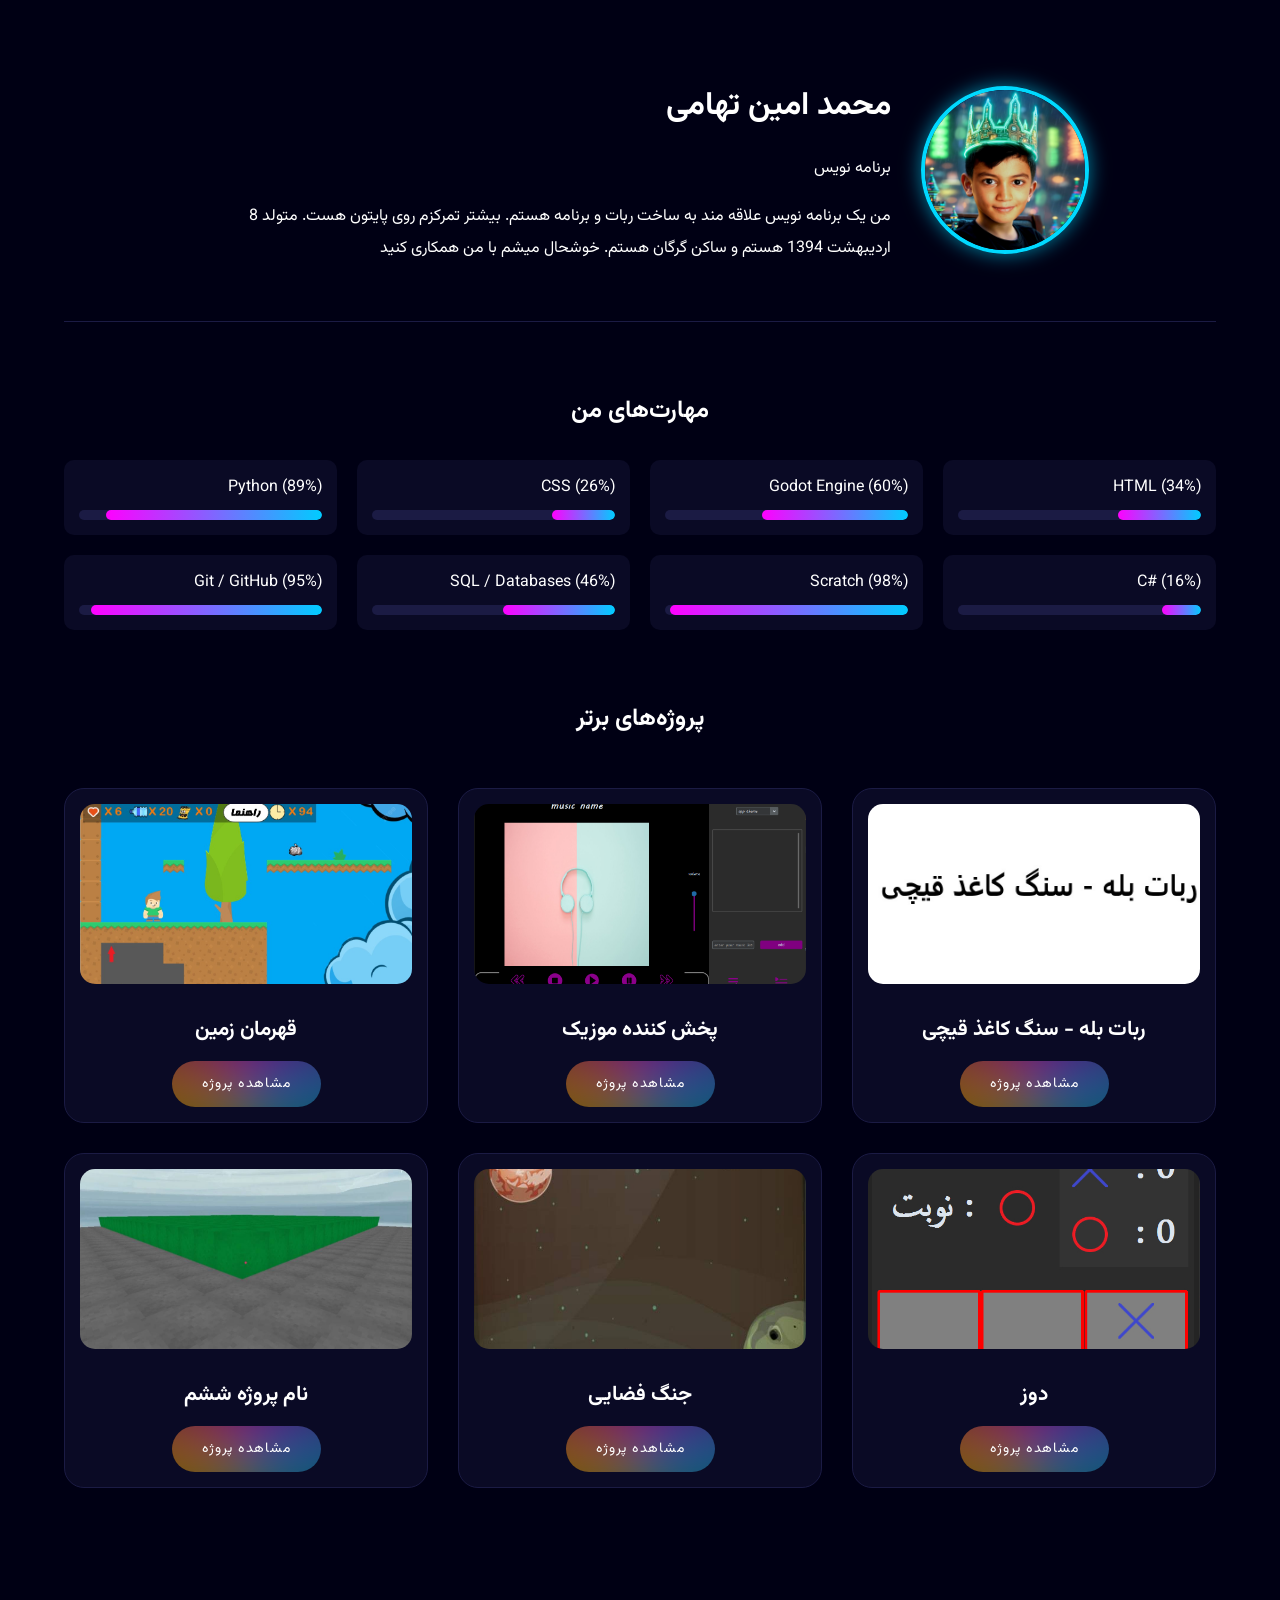
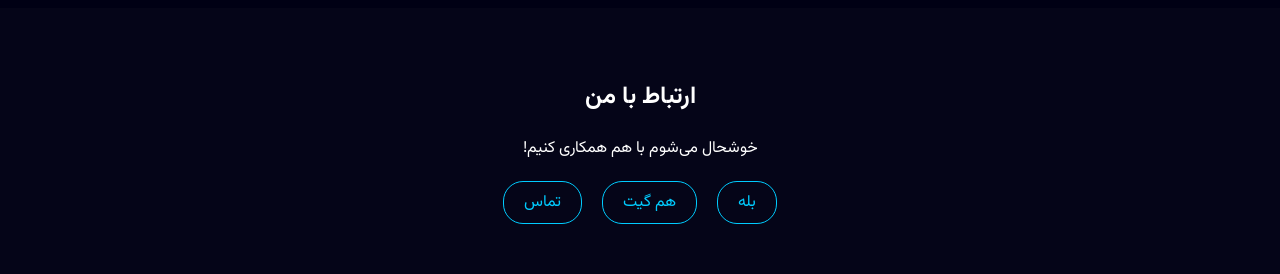
==== index.html @ 8478192e "first commit" ====
<!DOCTYPE html>
<html lang="fa">
<head>
    <meta charset="UTF-8">
    <meta name="viewport" content="width=device-width, initial-scale=1.0">
    <title>رزومه حرفه‌ای من</title>
    <link rel="stylesheet" href="style.css">
</head>
<body>

<div class="container">
    <header>
        <img src="profile.jpg" alt="عکس من" class="profile-img">
        <div class="header-info">
            <h1>محمد امین تهامی</h1>
            <p>برنامه‌ نویس</p>
            <p>
               من یک برنامه نویس علاقه مند به ساخت ربات و برنامه هستم. بیشتر تمرکزم روی پایتون هست. متولد 8 اردیبهشت 1394 هستم و ساکن گرگان هستم. خوشحال میشم با من همکاری کنید
            </p>
        </div>
    </header>

    <section class="skills-section">
        <h2>مهارت‌های من</h2>
        <div class="skills-grid">
            <div class="skill-item">
                <span class="skill-name">HTML (34%)</span>
                <div class="progress-bar"><div class="progress-fill" style="width: 34%;"></div></div>
            </div>
            <div class="skill-item">
                <span class="skill-name">Godot Engine (60%)</span>
                <div class="progress-bar"><div class="progress-fill" style="width: 60%;"></div></div>
            </div>
            <div class="skill-item">
                <span class="skill-name">CSS (26%)</span>
                <div class="progress-bar"><div class="progress-fill" style="width: 26%;"></div></div>
            </div>
            <div class="skill-item">
                <span class="skill-name">Python (89%)</span>
                <div class="progress-bar"><div class="progress-fill" style="width: 89%;"></div></div>
            </div>
            <div class="skill-item">
                <span class="skill-name">C# (16%)</span>
                <div class="progress-bar"><div class="progress-fill" style="width: 16%;"></div></div>
            </div>
            <div class="skill-item">
                <span class="skill-name">Scratch (98%)</span>
                <div class="progress-bar"><div class="progress-fill" style="width: 98%;"></div></div>
            </div>
            <div class="skill-item">
                <span class="skill-name">SQL / Databases (46%)</span>
                <div class="progress-bar"><div class="progress-fill" style="width: 46%;"></div></div>
            </div>
            <div class="skill-item">
                <span class="skill-name">Git / GitHub (95%)</span>
                <div class="progress-bar"><div class="progress-fill" style="width: 95%;"></div></div>
            </div>
        </div>
    </section>

    <section>
        <h2>پروژه‌های برتر</h2>
        <div class="projects-grid">
            <!-- Project 1 -->
            <div class="project-card">
                <img src="project1.jpg" alt="Project 1" class="project-thumbnail">
                <div class="project-name">ربات بله - سنگ کاغذ قیچی</div>
                <a href="project1.html"><button class="galaxy">مشاهده پروژه</button></a>
            </div>
            <!-- Project 2 -->
            <div class="project-card">
                <img src="project2.jpg" alt="Project 2" class="project-thumbnail">
                <div class="project-name">پخش کننده موزیک</div>
                <a href="project2.html"><button class="galaxy">مشاهده پروژه</button></a>
            </div>
            <!-- Project 3 -->
            <div class="project-card">
                <img src="project3.jpg" alt="Project 3" class="project-thumbnail">
                <div class="project-name">قهرمان زمین</div>
                <a href="project3.html"><button class="galaxy">مشاهده پروژه</button></a>
            </div>
            <!-- Project 4 -->
            <div class="project-card">
                <img src="project4.jpg" alt="Project 4" class="project-thumbnail">
                <div class="project-name">دوز</div>
                <a href="project4.html"><button class="galaxy">مشاهده پروژه</button></a>
            </div>
            <!-- Project 5 -->
            <div class="project-card">
                <img src="project5.jpg" alt="Project 5" class="project-thumbnail">
                <div class="project-name">جنگ فضایی</div>
                <a href="project5.html"><button class="galaxy">مشاهده پروژه</button></a>
            </div>
            <!-- Project 6 -->
            <div class="project-card">
                <img src="project6.jpg" alt="Project 6" class="project-thumbnail">
                <div class="project-name">نام پروژه ششم</div>
                <a href="project6.html"><button class="galaxy">مشاهده پروژه</button></a>
            </div>
        </div>
    </section>
</div>

<footer>
    <h2>ارتباط با من</h2>
    <p>خوشحال می‌شوم با هم همکاری کنیم!</p>
    <div class="contact-links">
        <a href="https://ble.ir/py_mc_amin">بله</a>
        <a href="https://hamgit.ir/roghebra1">هم گیت</a>
        <a href="tel:09380938708">تماس</a>
    </div>
</footer>

</body>
</html>
---- style.css ----
@import url('https://fonts.googleapis.com/css2?family=Vazirmatn:wght@100;400;700&display=swap');

:root {
    --bg-color: #000014;
    --card-bg: #0a0a25;
    --accent-color: #00ccff;
}

body {
    margin: 0;
    padding: 0;
    font-family: 'Vazirmatn', sans-serif;
    background: var(--bg-color);
    color: white;
    direction: rtl;
    text-align: center;
}

.container {
    width: 90%;
    max-width: 1200px;
    margin: auto;
    padding: 20px;
}

/* Header Section */
header {
    display: flex;
    align-items: center;
    justify-content: center;
    gap: 30px;
    padding: 60px 0;
    border-bottom: 1px solid #1b1b44;
}

header {
    display: flex;
    align-items: center;
    justify-content: center;
    gap: 30px;
    flex-wrap: wrap;
    text-align: right;
    padding: 40px 20px;
}

.profile-img {
    width: 160px;
    height: 160px;
    object-fit: cover;
    border-radius: 50%;
    border: 4px solid #00d9ff;
    box-shadow: 0 0 20px rgba(0, 217, 255, 0.6);
}

.header-info {
    max-width: 700px;
}

.header-info p {
    line-height: 2;
}


/* Skills Section */
.skills-section {
    padding: 50px 0;
}

.skills-grid {
    display: grid;
    grid-template-columns: repeat(auto-fit, minmax(250px, 1fr));
    gap: 20px;
    margin-top: 30px;
}

.skill-item {
    background: var(--card-bg);
    padding: 15px;
    border-radius: 10px;
    text-align: right;
}

.skill-name { margin-bottom: 10px; display: block; }

.progress-bar {
    width: 100%;
    background: #1b1b44;
    height: 10px;
    border-radius: 5px;
    overflow: hidden;
}

.progress-fill {
    height: 100%;
    background: linear-gradient(90deg, #ff00ff, #00ccff);
    border-radius: 5px;
}

/* Projects Grid */
.projects-grid {
    display: grid;
    grid-template-columns: repeat(3, 1fr);
    gap: 30px;
    margin: 50px 0;
}

@media (max-width: 900px) {
    .projects-grid { grid-template-columns: repeat(2, 1fr); }
}
@media (max-width: 600px) {
    .projects-grid { grid-template-columns: 1fr; }
}

.project-card {
    background: var(--card-bg);
    border-radius: 20px;
    padding: 15px;
    transition: transform 0.3s;
    border: 1px solid #1b1b44;
    display: flex;
    flex-direction: column;
    align-items: center;
}

.project-card:hover {
    transform: translateY(-10px);
    border-color: var(--accent-color);
}

.project-thumbnail {
    width: 100%;
    height: 180px;
    background: #151535;
    border-radius: 15px;
    margin-bottom: 15px;
    object-fit: cover;
}

.project-name {
    font-size: 1.3rem;
    margin: 15px 0;
    font-weight: bold;
}

/* Galaxy Button Styling */
.galaxy {
  position: relative;
  padding: 12px 30px;
  font-size: 14px;
  color: #fff;
  background: radial-gradient(circle, #1b0034, #000);
  border: none;
  border-radius: 50px;
  cursor: pointer;
  overflow: hidden;
  letter-spacing: 1px;
  font-family: 'Vazirmatn';
  z-index: 1;
}

.galaxy::before {
  content: "";
  position: absolute;
  width: 300%;
  height: 300%;
  top: -100%;
  left: -100%;
  background: conic-gradient(from 0deg, #ff00ff, #00ccff, #ffcc00, #ff00ff);
  animation: spin 4s linear infinite;
  opacity: 0.5;
  filter: blur(30px);
  z-index: -1;
}

.galaxy:hover::before { opacity: 0.9; }

@keyframes spin { 0% { transform: rotate(0deg); } 100% { transform: rotate(360deg); } }

/* Footer */
footer {
    padding: 50px 0;
    background: #050518;
    margin-top: 50px;
}

.contact-links {
    display: flex;
    justify-content: center;
    gap: 20px;
    margin-top: 20px;
}

.contact-links a {
    color: var(--accent-color);
    text-decoration: none;
    border: 1px solid var(--accent-color);
    padding: 8px 20px;
    border-radius: 20px;
    transition: 0.3s;
}

.contact-links a:hover {
    background: var(--accent-color);
    color: black;
}

a { text-decoration: none; }
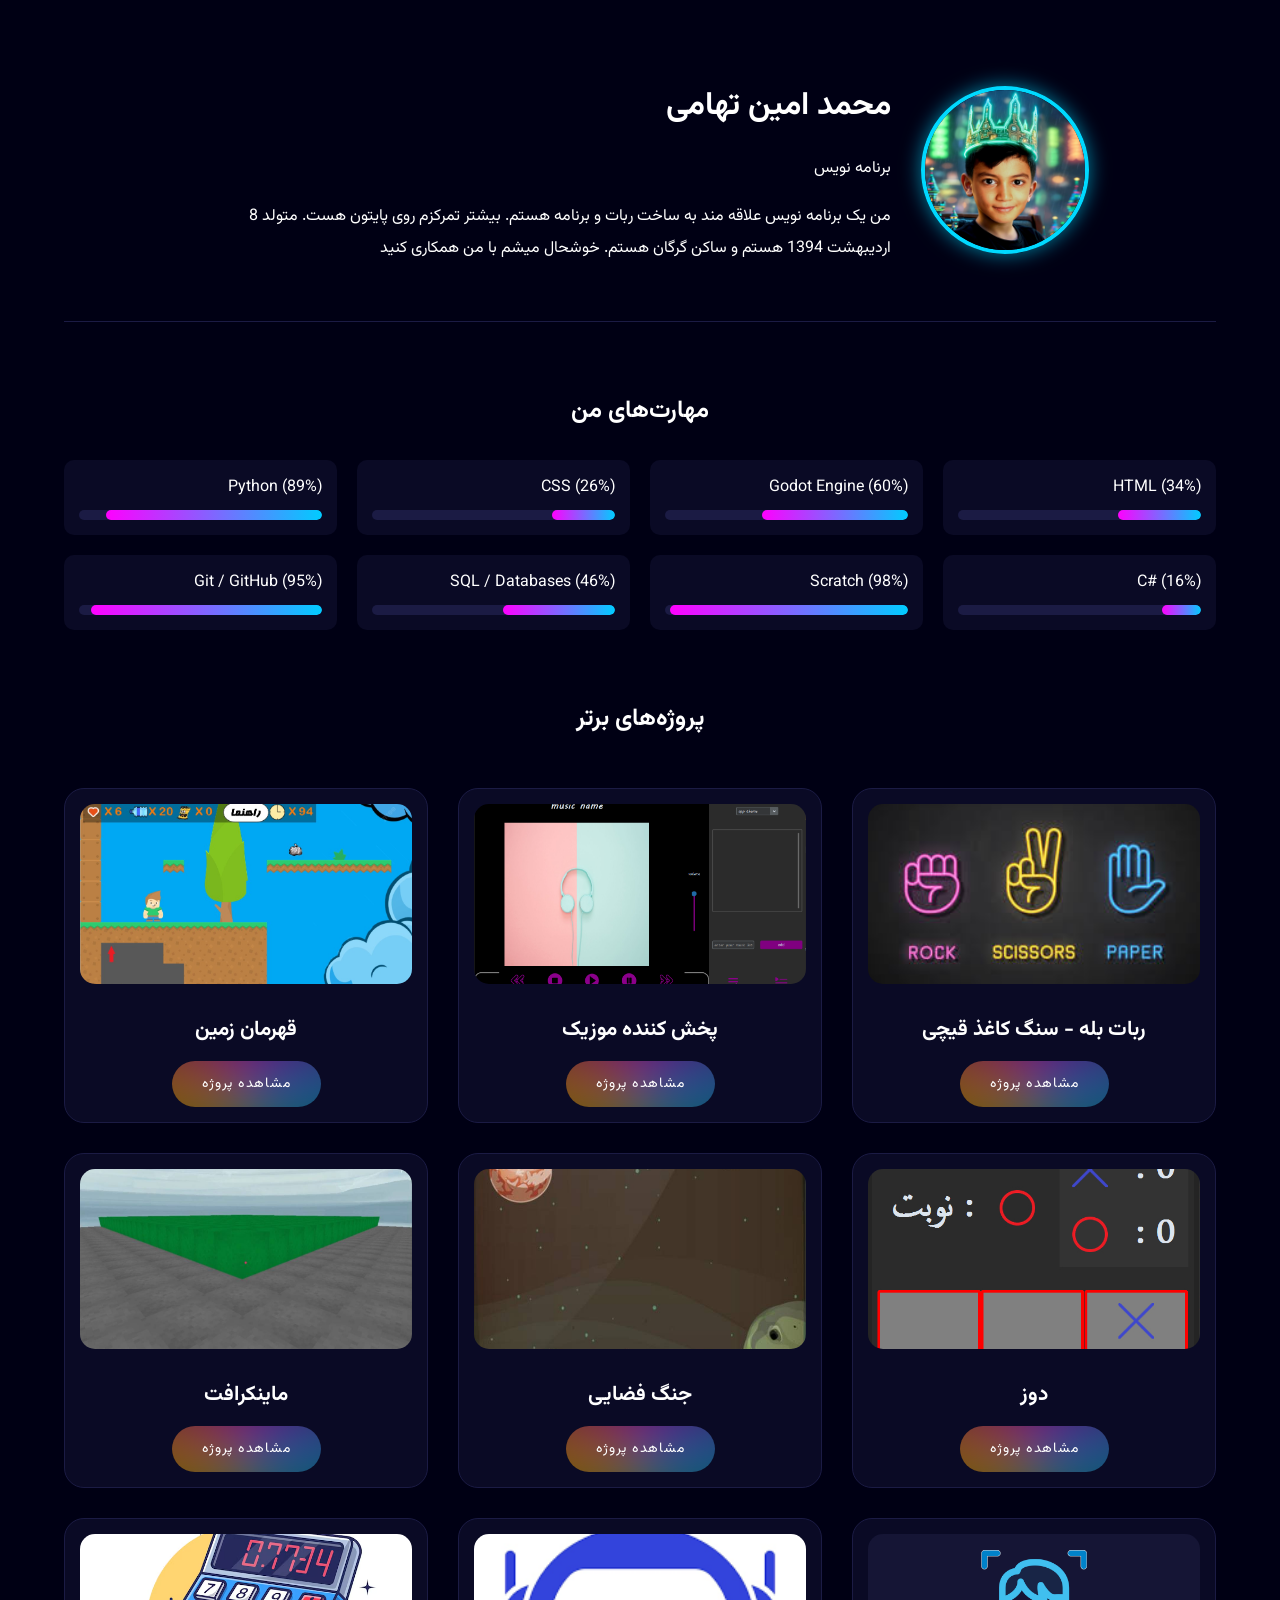
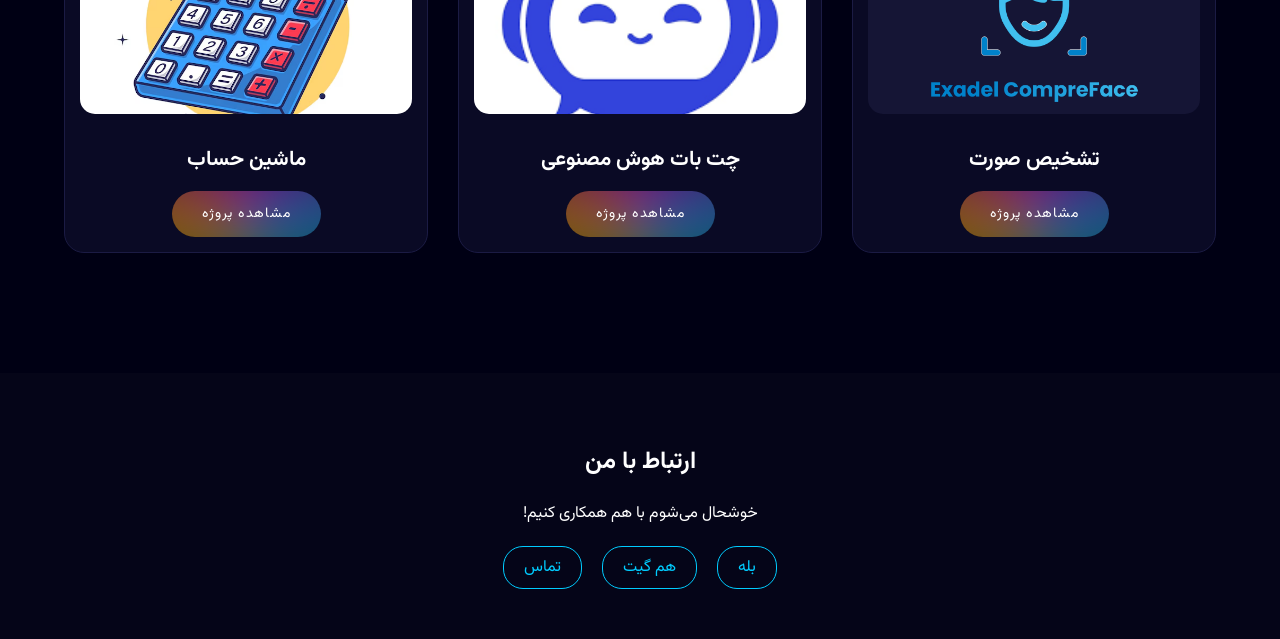
==== commit 03b9d28c: "add new projects" ====
--- a/index.html
+++ b/index.html
@@ -94,8 +94,26 @@
             <!-- Project 6 -->
             <div class="project-card">
                 <img src="project6.jpg" alt="Project 6" class="project-thumbnail">
-                <div class="project-name">نام پروژه ششم</div>
+                <div class="project-name">ماینکرافت</div>
                 <a href="project6.html"><button class="galaxy">مشاهده پروژه</button></a>
+            </div>
+            <!-- Project 7 -->
+            <div class="project-card">
+                <img src="project7.jpg" alt="Project 7" class="project-thumbnail">
+                <div class="project-name">تشخیص صورت</div>
+                <a href="project7.html"><button class="galaxy">مشاهده پروژه</button></a>
+            </div>
+            <!-- Project 8 -->
+            <div class="project-card">
+                <img src="project8.jpg" alt="Project 8" class="project-thumbnail">
+                <div class="project-name">چت بات هوش مصنوعی</div>
+                <a href="project8.html"><button class="galaxy">مشاهده پروژه</button></a>
+            </div>
+            <!-- Project 9 -->
+            <div class="project-card">
+                <img src="project9.jpg" alt="Project 9" class="project-thumbnail">
+                <div class="project-name">ماشین حساب</div>
+                <a href="project9.html"><button class="galaxy">مشاهده پروژه</button></a>
             </div>
         </div>
     </section>
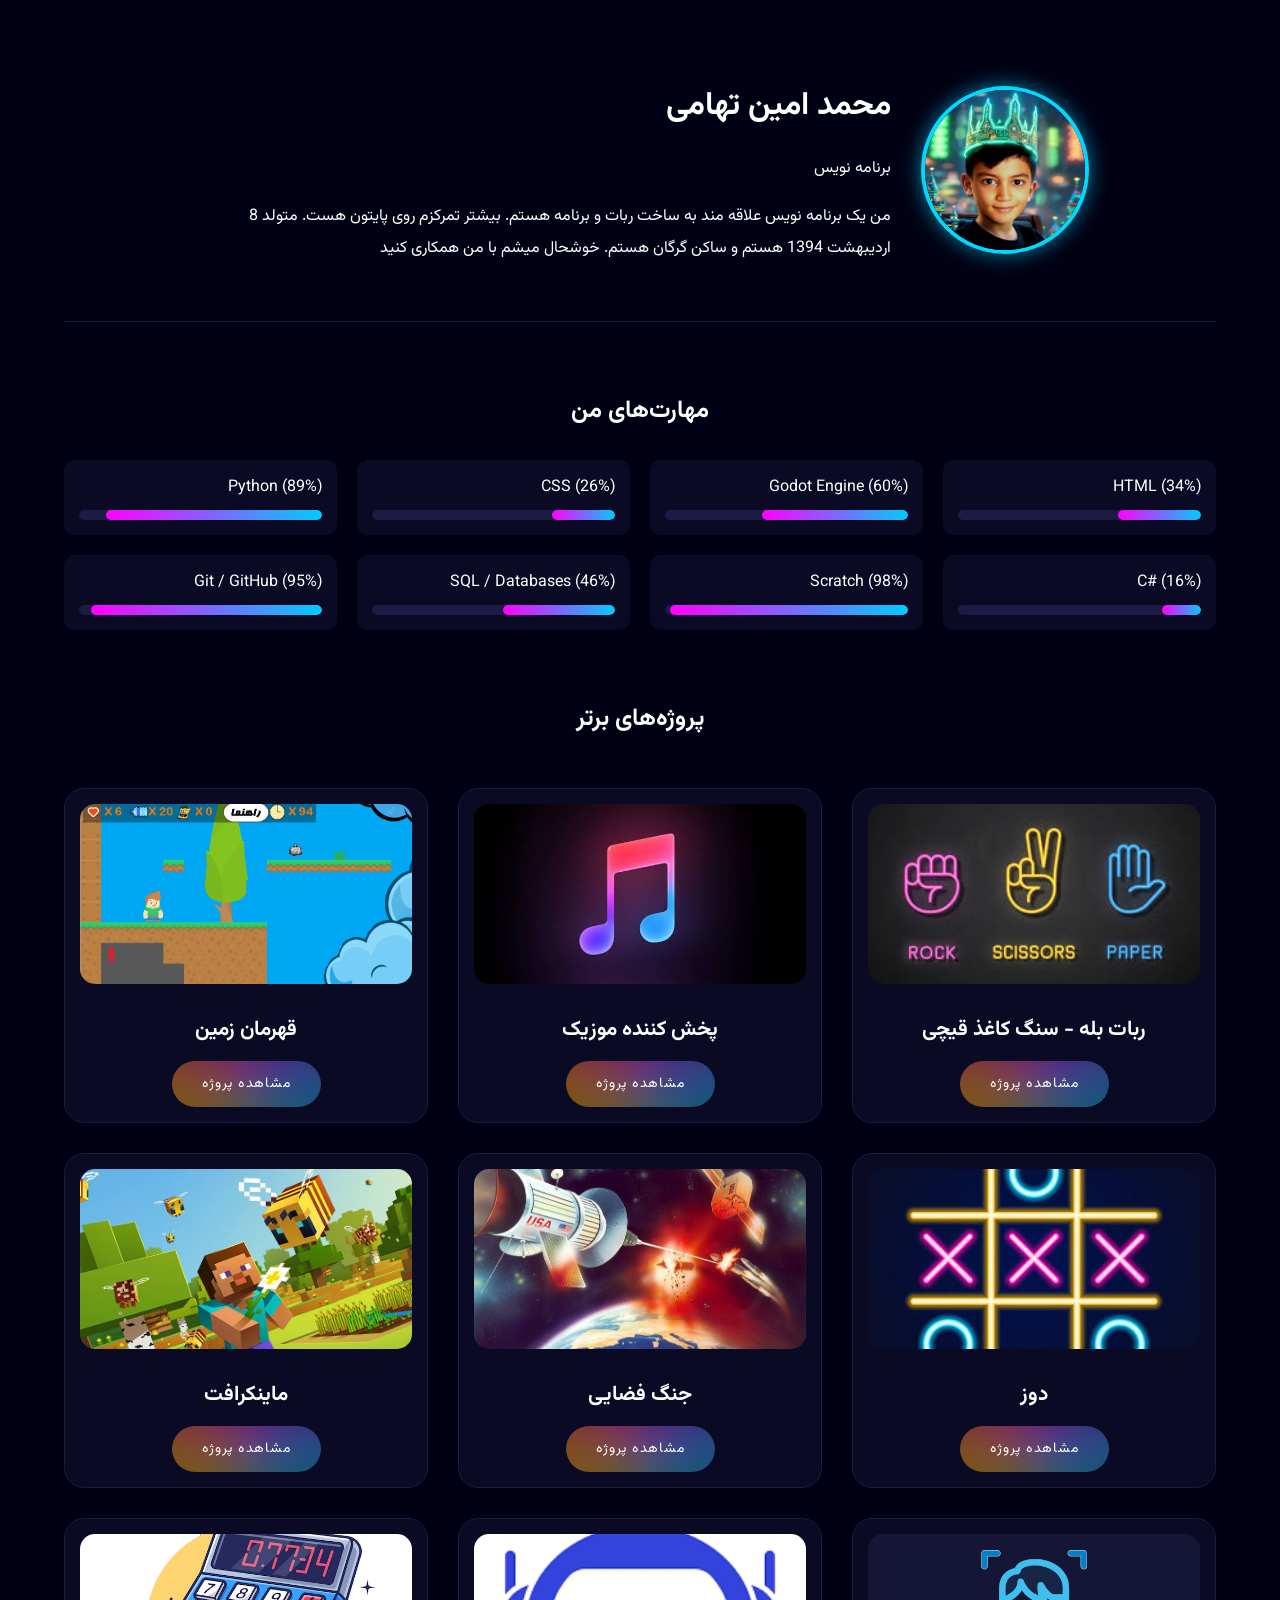
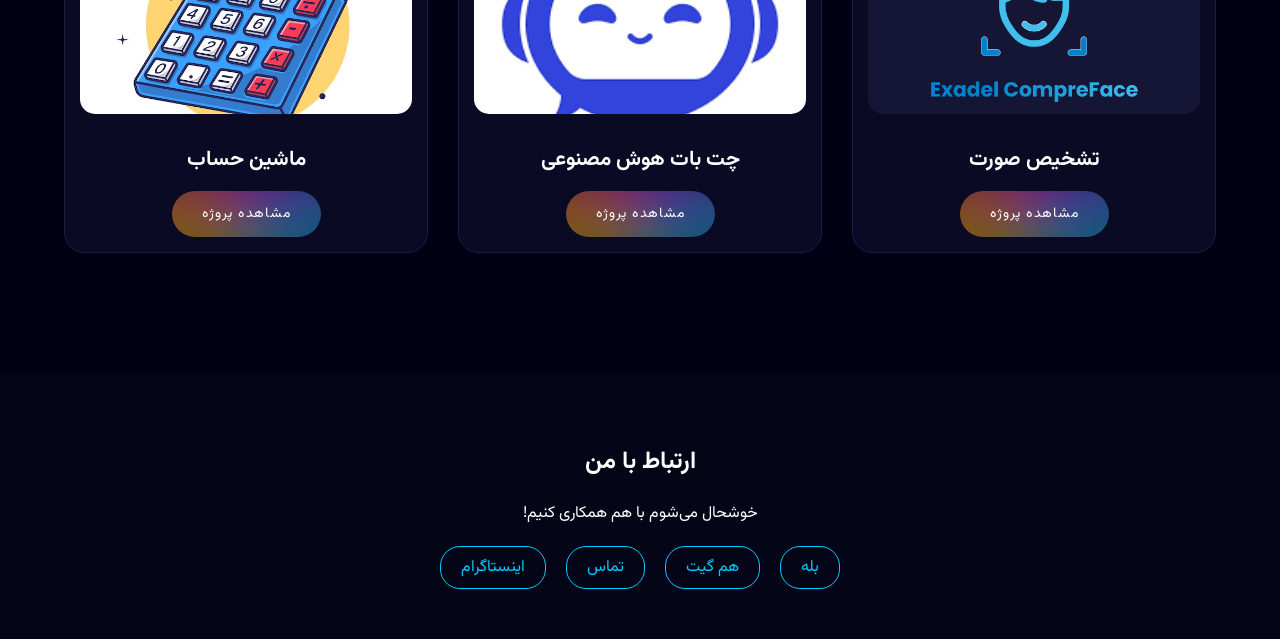
==== commit d486675a: "edit index.html" ====
--- a/index.html
+++ b/index.html
@@ -125,7 +125,8 @@
     <div class="contact-links">
         <a href="https://ble.ir/py_mc_amin">بله</a>
         <a href="https://hamgit.ir/roghebra1">هم گیت</a>
-        <a href="tel:09380938708">تماس</a>
+        <a href="tel:09912001302">تماس</a>
+        <a href="https://instagram.com/modaresanekoochak">اینستاگرام</a>
     </div>
 </footer>
 
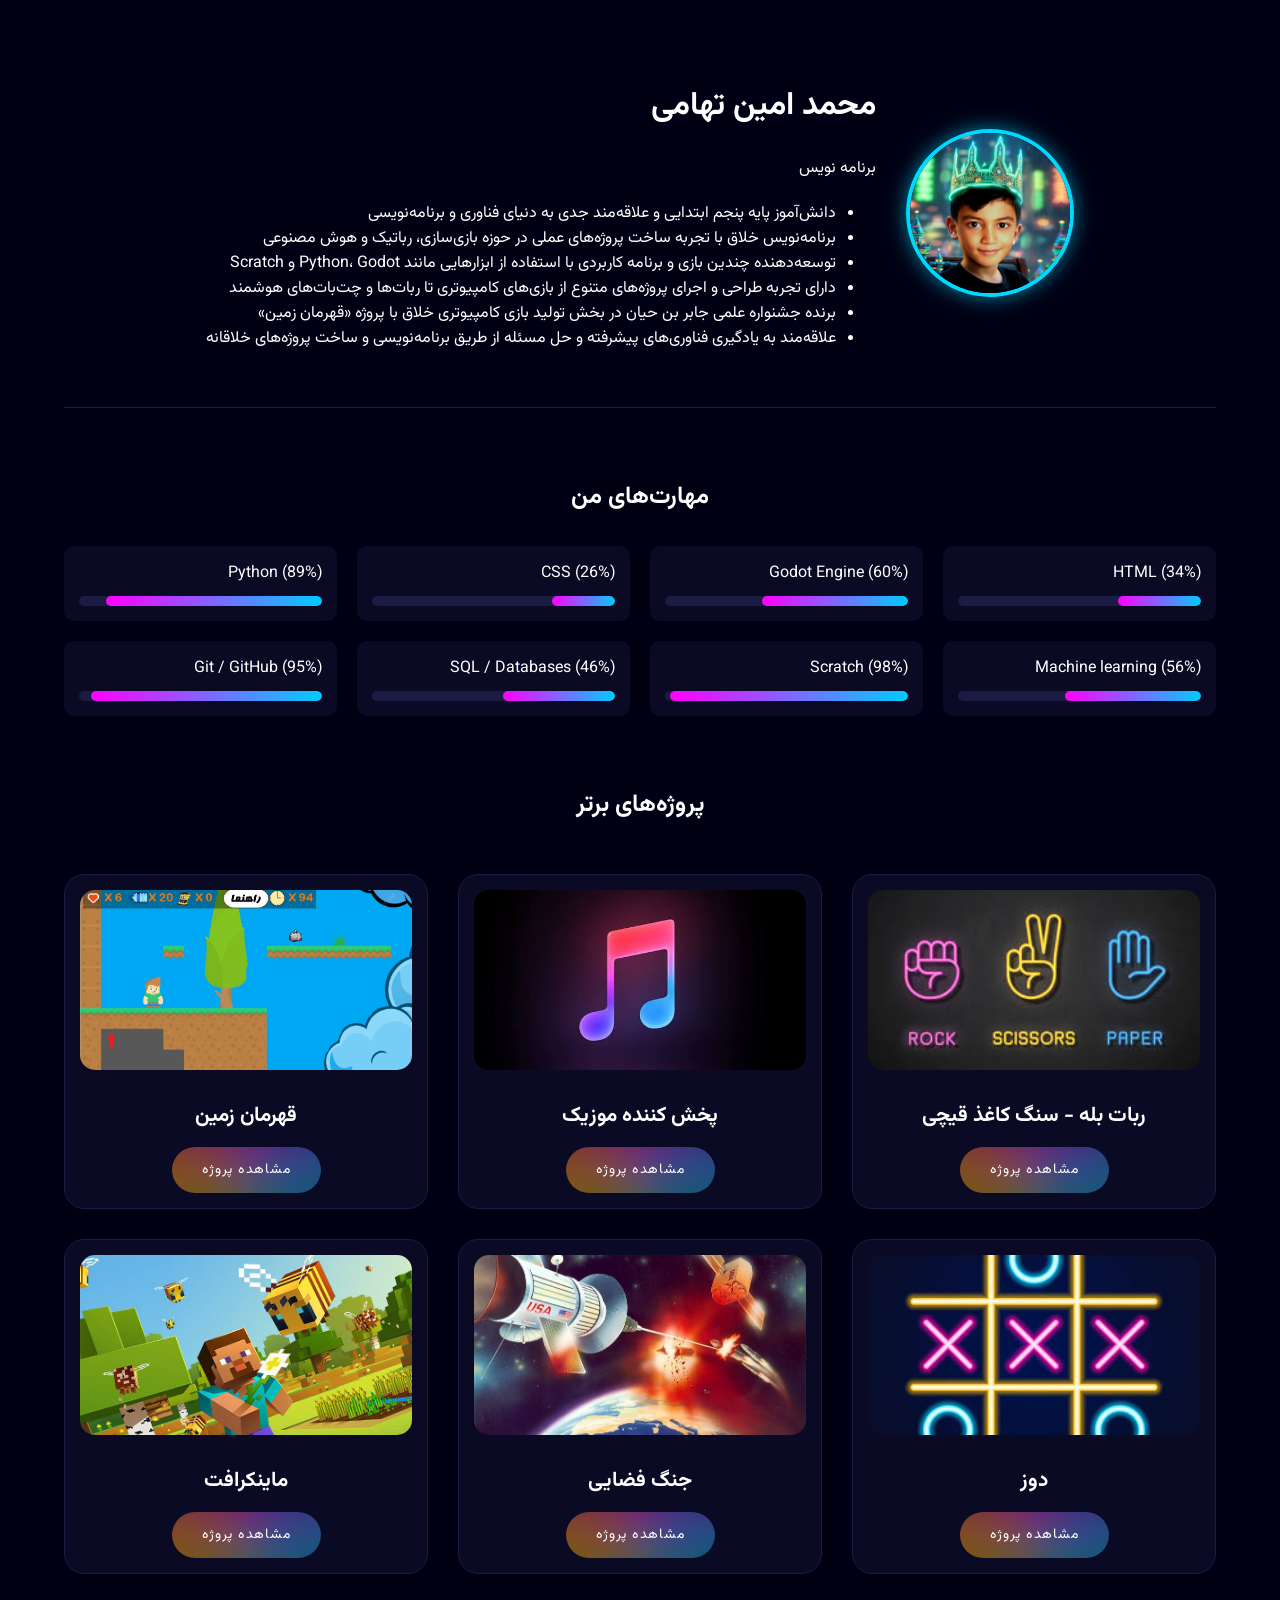
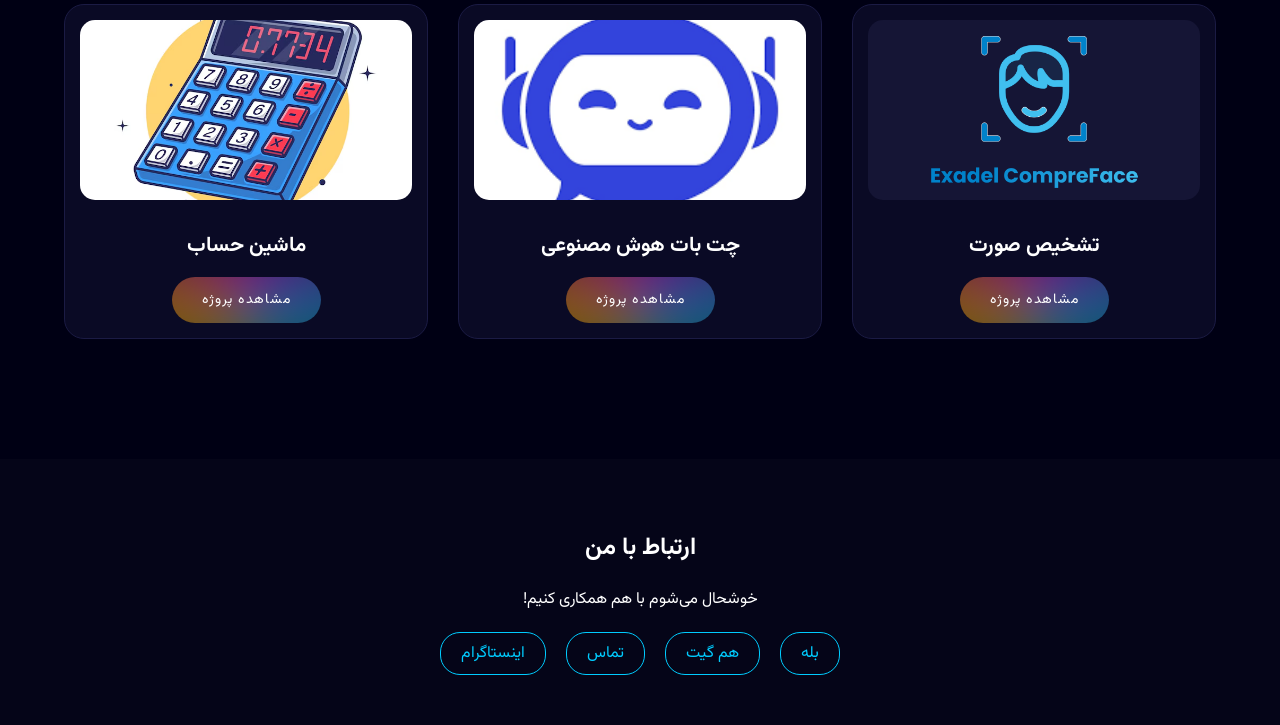
==== commit a94daeb6: "edit index.html" ====
--- a/index.html
+++ b/index.html
@@ -14,9 +14,15 @@
         <div class="header-info">
             <h1>محمد امین تهامی</h1>
             <p>برنامه‌ نویس</p>
-            <p>
-               من یک برنامه نویس علاقه مند به ساخت ربات و برنامه هستم. بیشتر تمرکزم روی پایتون هست. متولد 8 اردیبهشت 1394 هستم و ساکن گرگان هستم. خوشحال میشم با من همکاری کنید
-            </p>
+            <ul>
+  <li>دانش‌آموز پایه پنجم ابتدایی و علاقه‌مند جدی به دنیای فناوری و برنامه‌نویسی</li>
+  <li>برنامه‌نویس خلاق با تجربه ساخت پروژه‌های عملی در حوزه بازی‌سازی، رباتیک و هوش مصنوعی</li>
+  <li>توسعه‌دهنده چندین بازی و برنامه کاربردی با استفاده از ابزارهایی مانند Python، Godot و Scratch</li>
+  <li>دارای تجربه طراحی و اجرای پروژه‌های متنوع از بازی‌های کامپیوتری تا ربات‌ها و چت‌بات‌های هوشمند</li>
+  <li>برنده جشنواره علمی جابر بن حیان در بخش تولید بازی کامپیوتری خلاق با پروژه «قهرمان زمین»</li>
+  <li>علاقه‌مند به یادگیری فناوری‌های پیشرفته و حل مسئله از طریق برنامه‌نویسی و ساخت پروژه‌های خلاقانه</li>
+</ul>
+
         </div>
     </header>
 
@@ -40,8 +46,8 @@
                 <div class="progress-bar"><div class="progress-fill" style="width: 89%;"></div></div>
             </div>
             <div class="skill-item">
-                <span class="skill-name">C# (16%)</span>
-                <div class="progress-bar"><div class="progress-fill" style="width: 16%;"></div></div>
+                <span class="skill-name">Machine learning (56%)</span>
+                <div class="progress-bar"><div class="progress-fill" style="width: 56%;"></div></div>
             </div>
             <div class="skill-item">
                 <span class="skill-name">Scratch (98%)</span>
